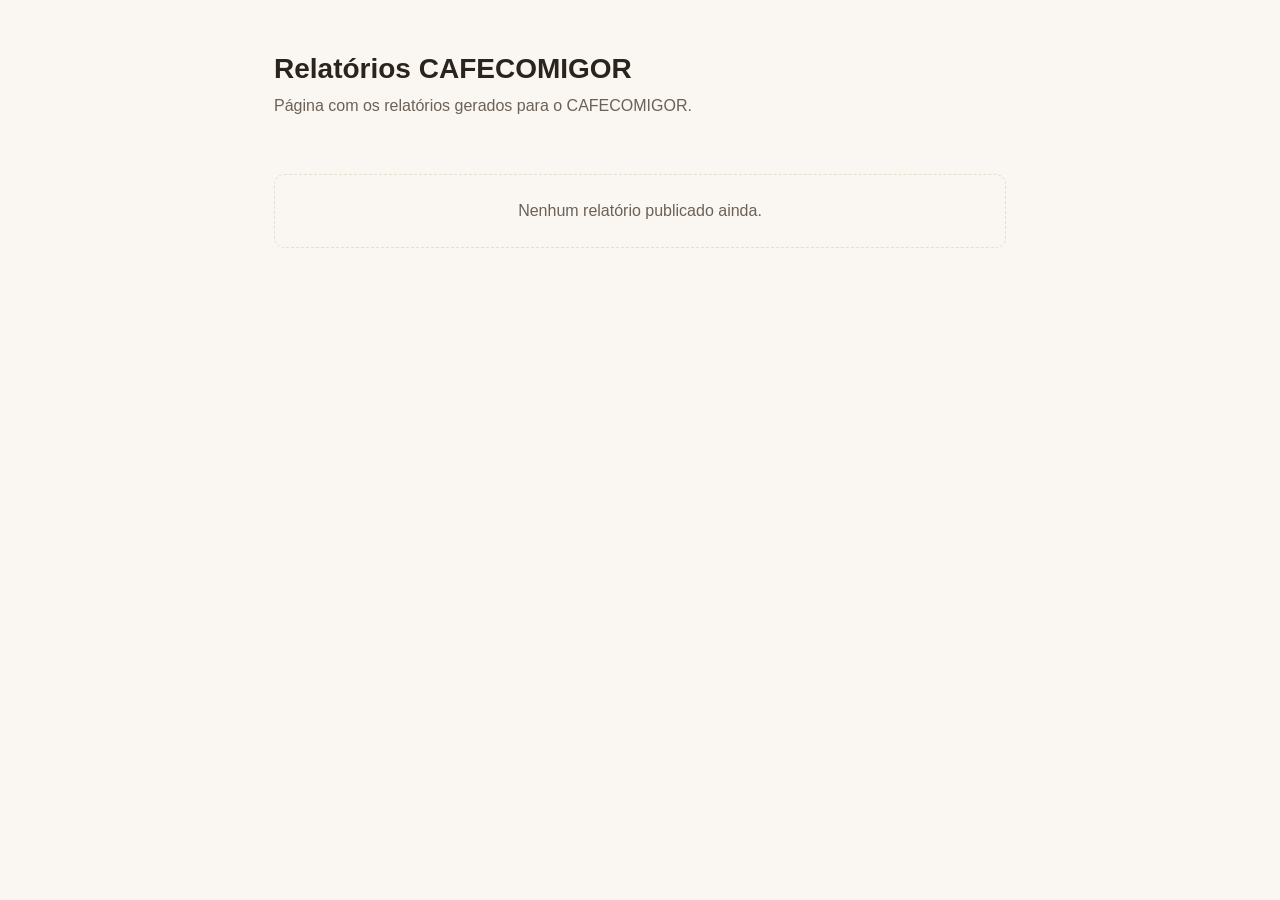
==== index.html @ 376ca200 "Estrutura inicial do site de relatórios" ====
<!doctype html>
<html lang="pt-br">
<head>
<meta charset="utf-8">
<meta name="viewport" content="width=device-width, initial-scale=1">
<title>Relatórios · CAFECOMIGOR</title>
<link rel="stylesheet" href="assets/style.css">
</head>
<body>
<div class="wrap">
  <header>
    <h1>Relatórios CAFECOMIGOR</h1>
    <p>Página com os relatórios gerados para o CAFECOMIGOR.</p>
  </header>

  <ul class="report-list" id="report-list">
    <!-- Cada novo relatório vira um <li><a> aqui -->
  </ul>

  <p class="empty" id="empty-state">Nenhum relatório publicado ainda.</p>
</div>
</body>
</html>
---- assets/style.css ----
:root {
  color-scheme: light dark;
  --bg: #faf7f2;
  --fg: #2b241c;
  --muted: #6b6157;
  --card-bg: #ffffff;
  --border: #e6ddce;
  --accent: #8a5a2b;
}

@media (prefers-color-scheme: dark) {
  :root {
    --bg: #1c1712;
    --fg: #f0e9df;
    --muted: #b3a596;
    --card-bg: #262019;
    --border: #3a3128;
    --accent: #d59a5c;
  }
}

* {
  box-sizing: border-box;
}

body {
  margin: 0;
  font-family: -apple-system, BlinkMacSystemFont, "Segoe UI", Roboto, sans-serif;
  background: var(--bg);
  color: var(--fg);
  line-height: 1.5;
}

.wrap {
  max-width: 780px;
  margin: 0 auto;
  padding: 48px 24px 80px;
}

header h1 {
  font-size: 1.75rem;
  margin: 0 0 4px;
}

header p {
  color: var(--muted);
  margin: 0 0 40px;
}

.report-list {
  list-style: none;
  padding: 0;
  margin: 0;
  display: flex;
  flex-direction: column;
  gap: 12px;
}

.report-list li a {
  display: block;
  padding: 16px 20px;
  background: var(--card-bg);
  border: 1px solid var(--border);
  border-radius: 10px;
  text-decoration: none;
  color: var(--fg);
  transition: border-color 0.15s ease;
}

.report-list li a:hover {
  border-color: var(--accent);
}

.report-list .date {
  display: block;
  font-size: 0.85rem;
  color: var(--muted);
  margin-top: 2px;
}

.empty {
  color: var(--muted);
  padding: 24px;
  border: 1px dashed var(--border);
  border-radius: 10px;
  text-align: center;
}

a {
  color: var(--accent);
}

.back {
  display: inline-block;
  margin-bottom: 24px;
  font-size: 0.9rem;
}

article h2 {
  margin-top: 32px;
}

table {
  width: 100%;
  border-collapse: collapse;
  margin: 16px 0;
}

th, td {
  text-align: left;
  padding: 8px 10px;
  border-bottom: 1px solid var(--border);
}

th {
  color: var(--muted);
  font-weight: 600;
}
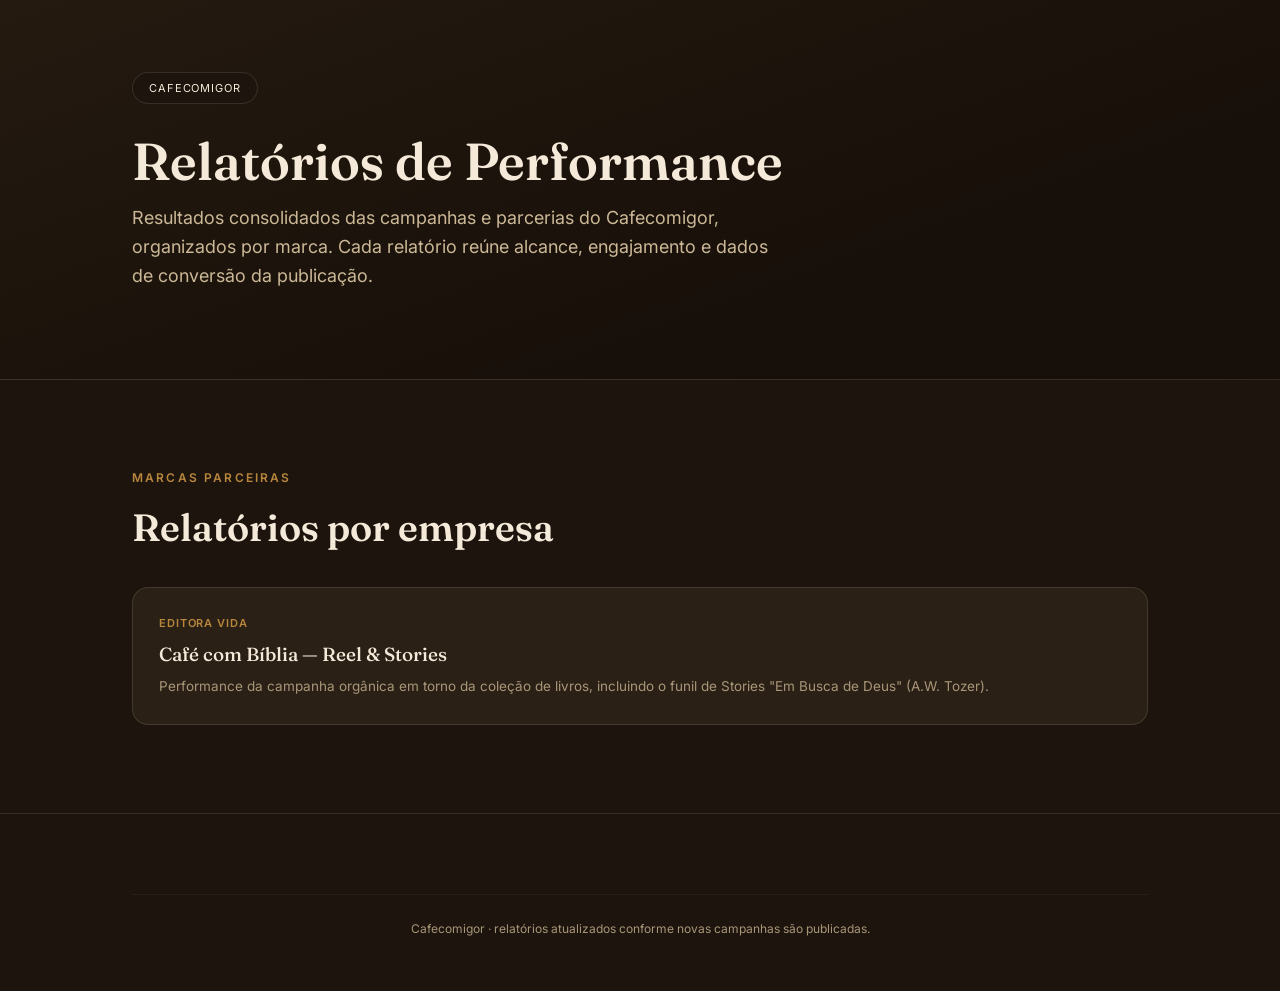
==== commit 60014573: "Novo visual old money e relatório Editora Vida" ====
--- a/index.html
+++ b/index.html
@@ -1,23 +1,47 @@
 <!doctype html>
-<html lang="pt-br">
+<html lang="pt-BR">
 <head>
-<meta charset="utf-8">
+<meta charset="UTF-8">
 <meta name="viewport" content="width=device-width, initial-scale=1">
-<title>Relatórios · CAFECOMIGOR</title>
-<link rel="stylesheet" href="assets/style.css">
+<title>Relatórios — Cafecomigor</title>
+<meta name="description" content="Relatórios de performance de campanhas do Cafecomigor, organizados por marca parceira.">
+<link rel="preconnect" href="https://fonts.googleapis.com">
+<link rel="preconnect" href="https://fonts.gstatic.com" crossorigin>
+<link href="https://fonts.googleapis.com/css2?family=Fraunces:opsz,wght@9..144,400;9..144,500;9..144,600;9..144,700&family=Inter:wght@400;500;600;700&display=swap" rel="stylesheet">
+<link rel="stylesheet" href="assets/theme.css">
 </head>
 <body>
-<div class="wrap">
-  <header>
-    <h1>Relatórios CAFECOMIGOR</h1>
-    <p>Página com os relatórios gerados para o CAFECOMIGOR.</p>
-  </header>
 
-  <ul class="report-list" id="report-list">
-    <!-- Cada novo relatório vira um <li><a> aqui -->
-  </ul>
+<header class="hero">
+  <div class="wrap">
+    <div class="eyebrow-row">
+      <span class="badge">Cafecomigor</span>
+    </div>
+    <h1>Relatórios de Performance</h1>
+    <p class="subtitle">Resultados consolidados das campanhas e parcerias do Cafecomigor, organizados por marca. Cada relatório reúne alcance, engajamento e dados de conversão da publicação.</p>
+  </div>
+</header>
 
-  <p class="empty" id="empty-state">Nenhum relatório publicado ainda.</p>
-</div>
+<section>
+  <div class="wrap">
+    <p class="kicker">Marcas parceiras</p>
+    <h2 class="title">Relatórios por empresa</h2>
+
+    <div class="report-grid" id="report-grid">
+      <a class="report-card" href="editora-vida/">
+        <div class="rc-company">Editora Vida</div>
+        <div class="rc-title">Café com Bíblia — Reel &amp; Stories</div>
+        <div class="rc-desc">Performance da campanha orgânica em torno da coleção de livros, incluindo o funil de Stories "Em Busca de Deus" (A.W. Tozer).</div>
+      </a>
+    </div>
+  </div>
+</section>
+
+<footer>
+  <div class="wrap">
+    <p class="fine">Cafecomigor · relatórios atualizados conforme novas campanhas são publicadas.</p>
+  </div>
+</footer>
+
 </body>
 </html>
--- a/assets/theme.css
+++ b/assets/theme.css
@@ -0,0 +1,229 @@
+:root{
+  --surface:      #1c140d;
+  --surface-alt:  #251b12;
+  --surface-card: #2a2016;
+  --ink:          #f5ead9;
+  --ink-2:        #cbb896;
+  --ink-muted:    #a89678;
+  --gold:         #b8863c;
+  --gold-soft:    rgba(184,134,60,0.16);
+  --rust:         #9c4530;
+  --green:        #6f8f5c;
+  --hairline:     rgba(245,234,217,0.12);
+  --hairline-2:   rgba(245,234,217,0.06);
+}
+*{box-sizing:border-box;}
+html{scroll-behavior:smooth;}
+body{
+  margin:0;
+  background:var(--surface);
+  color:var(--ink);
+  font-family:"Inter", -apple-system, sans-serif;
+  -webkit-font-smoothing:antialiased;
+}
+h1,h2,h3,.serif{font-family:"Fraunces", Georgia, serif;}
+.wrap{max-width:1080px; margin:0 auto; padding:0 32px;}
+section{padding:88px 0;}
+section.alt{background:var(--surface-alt); border-bottom:1px solid var(--hairline);}
+section:not(.alt){border-bottom:1px solid var(--hairline);}
+.kicker{
+  font-family:"Inter", sans-serif;
+  font-size:12px;
+  font-weight:600;
+  letter-spacing:0.18em;
+  text-transform:uppercase;
+  color:var(--gold);
+  margin:0 0 16px;
+}
+h2.title{
+  font-size:clamp(26px,4vw,38px);
+  font-weight:600;
+  margin:0 0 36px;
+  color:var(--ink);
+}
+p{color:var(--ink-2); line-height:1.7; font-size:16px;}
+a{color:inherit;}
+
+/* ---------- HERO ---------- */
+.hero{
+  position:relative;
+  background:linear-gradient(160deg, #241a10, #170f09 70%);
+  border-bottom:1px solid var(--hairline);
+  padding:72px 0 56px;
+}
+.hero .eyebrow-row{
+  display:flex; align-items:center; justify-content:space-between; flex-wrap:wrap; gap:16px;
+  margin-bottom:28px;
+}
+.badge{
+  font-size:11px;
+  letter-spacing:0.08em;
+  text-transform:uppercase;
+  color:var(--ink);
+  border:1px solid var(--hairline);
+  border-radius:999px;
+  padding:8px 16px;
+  background:#1c140d;
+  white-space:nowrap;
+}
+.back-link{
+  font-size:13px;
+  color:var(--ink-muted);
+  text-decoration:none;
+  border-bottom:1px solid transparent;
+}
+.back-link:hover{color:var(--gold); border-color:var(--gold);}
+.hero h1{
+  font-size:clamp(30px,5vw,52px);
+  font-weight:600;
+  margin:0 0 14px;
+  line-height:1.12;
+}
+.hero .subtitle{
+  font-size:clamp(15px,1.8vw,18px);
+  color:var(--ink-2);
+  max-width:640px;
+  margin:0 0 32px;
+  line-height:1.6;
+}
+.cta-row{display:flex; gap:14px; flex-wrap:wrap;}
+.btn{
+  display:inline-flex;
+  align-items:center;
+  gap:8px;
+  padding:14px 26px;
+  border-radius:999px;
+  text-decoration:none;
+  font-size:14px;
+  font-weight:600;
+  border:1px solid transparent;
+}
+.btn.primary{background:var(--gold); color:#1c140d;}
+.btn.primary:hover{background:#c99a52;}
+.btn.ghost{border-color:var(--hairline); color:var(--ink-2);}
+.btn.ghost:hover{border-color:var(--gold); color:var(--gold);}
+
+/* ---------- KPI ---------- */
+.kpi-row{display:grid; grid-template-columns:repeat(auto-fit,minmax(200px,1fr)); gap:18px; margin-bottom:16px;}
+.kpi{
+  background:var(--surface-card);
+  border:1px solid var(--hairline);
+  border-radius:16px;
+  padding:24px 22px;
+}
+.kpi .kpi-label{font-size:12px; letter-spacing:0.05em; text-transform:uppercase; color:var(--ink-muted); margin-bottom:10px;}
+.kpi .kpi-value{font-family:"Fraunces",serif; font-size:clamp(24px,3vw,32px); font-weight:600; color:var(--ink);}
+.kpi .kpi-note{font-size:12.5px; color:var(--ink-muted); margin-top:8px; line-height:1.5;}
+.kpi-highlight{border-color:var(--gold); background:linear-gradient(160deg, rgba(184,134,60,0.14), var(--surface-card));}
+.kpi-highlight .kpi-value{color:var(--gold);}
+
+/* ---------- BARRAS (retenção / origem) ---------- */
+.bar-list{display:flex; flex-direction:column; gap:14px;}
+.bar-row{display:grid; grid-template-columns:140px 1fr 74px; align-items:center; gap:14px;}
+@media (max-width:520px){.bar-row{grid-template-columns:96px 1fr 56px;}}
+.bar-row .b-label{font-size:13.5px; color:var(--ink-2); line-height:1.3;}
+.bar-row .b-track{display:block; height:12px; border-radius:5px; background:var(--hairline-2); position:relative; overflow:hidden;}
+.bar-row .b-fill{display:block; height:100%; border-radius:5px; background:var(--gold); width:0; transition:width 1.1s cubic-bezier(.16,.84,.44,1);}
+.bar-row .b-val{font-size:13.5px; color:var(--ink); text-align:right; font-variant-numeric:tabular-nums; font-weight:600;}
+.bar-row.peak .b-fill{background:linear-gradient(90deg, var(--gold), #d4a75c);}
+.bar-row.peak .b-label{color:var(--ink); font-weight:600;}
+
+/* ---------- CARDS ---------- */
+.cards-grid{display:grid; grid-template-columns:repeat(auto-fit,minmax(200px,1fr)); gap:18px;}
+.info-card{
+  background:var(--surface-card);
+  border:1px solid var(--hairline);
+  border-radius:14px;
+  padding:22px 20px;
+}
+.info-card .ic-name{font-family:"Fraunces",serif; font-size:16px; font-weight:500; color:var(--ink); margin-bottom:8px;}
+.info-card .ic-desc{font-size:13.5px; color:var(--ink-muted); line-height:1.55;}
+
+/* ---------- CALLOUT ---------- */
+.callout{
+  border:1px solid var(--hairline);
+  border-left:3px solid var(--gold);
+  border-radius:14px;
+  padding:28px 28px;
+  background:var(--surface-card);
+}
+.callout .co-title{
+  display:flex; align-items:center; gap:8px;
+  font-family:"Fraunces",serif; font-size:17px; font-weight:600; color:var(--gold); margin-bottom:12px;
+}
+.callout p{margin:0 0 14px; font-size:15px;}
+.callout p:last-child{margin-bottom:0;}
+.callout strong{color:var(--ink);}
+
+/* ---------- TABLE / FUNIL ---------- */
+.funnel-table{width:100%; border-collapse:collapse; border:1px solid var(--hairline); border-radius:14px; overflow:hidden;}
+.funnel-table th, .funnel-table td{padding:14px 18px; text-align:left; font-size:14px;}
+.funnel-table thead th{
+  background:var(--surface-card);
+  color:var(--ink-muted);
+  font-size:11px;
+  letter-spacing:0.06em;
+  text-transform:uppercase;
+  font-weight:600;
+  border-bottom:1px solid var(--hairline);
+}
+.funnel-table tbody tr{border-bottom:1px solid var(--hairline-2);}
+.funnel-table tbody tr:last-child{border-bottom:none;}
+.funnel-table tbody tr:nth-child(odd){background:rgba(245,234,217,0.02);}
+.funnel-table td.strong{font-family:"Fraunces",serif; font-weight:600; color:var(--ink);}
+.funnel-table td.gold{color:var(--gold); font-weight:600;}
+
+.two-col{display:grid; grid-template-columns:1fr 1fr; gap:40px;}
+@media (max-width:760px){.two-col{grid-template-columns:1fr;}}
+
+.stat-pair{display:flex; gap:16px; flex-wrap:wrap;}
+.stat-pill{
+  flex:1; min-width:150px;
+  background:var(--surface-card);
+  border:1px solid var(--hairline);
+  border-radius:14px;
+  padding:20px 20px;
+  text-align:center;
+}
+.stat-pill .sp-val{font-family:"Fraunces",serif; font-size:28px; font-weight:600; color:var(--gold);}
+.stat-pill .sp-label{font-size:12px; color:var(--ink-muted); margin-top:6px; line-height:1.5;}
+
+.section-sub{color:var(--ink-muted); font-size:14px; margin:-24px 0 36px;}
+
+/* ---------- FOOTER ---------- */
+footer{
+  padding:64px 0 40px;
+  text-align:center;
+}
+footer .fine{font-size:12px; color:var(--ink-muted); border-top:1px solid var(--hairline-2); padding-top:24px; margin-top:16px;}
+footer .btn-row{display:flex; gap:14px; justify-content:center; flex-wrap:wrap; margin-bottom:8px;}
+
+/* ---------- LISTA DE RELATÓRIOS (home) ---------- */
+.report-grid{display:grid; grid-template-columns:repeat(auto-fit,minmax(260px,1fr)); gap:20px;}
+.report-card{
+  display:block;
+  background:var(--surface-card);
+  border:1px solid var(--hairline);
+  border-radius:16px;
+  padding:28px 26px;
+  text-decoration:none;
+  transition:border-color .15s ease, transform .15s ease;
+}
+.report-card:hover{border-color:var(--gold); transform:translateY(-2px);}
+.report-card .rc-company{
+  font-size:11px; letter-spacing:0.08em; text-transform:uppercase; color:var(--gold); font-weight:600; margin-bottom:12px;
+}
+.report-card .rc-title{font-family:"Fraunces",serif; font-size:19px; font-weight:500; color:var(--ink); margin-bottom:8px; line-height:1.35;}
+.report-card .rc-desc{font-size:13.5px; color:var(--ink-muted); line-height:1.5;}
+.empty{
+  color:var(--ink-muted);
+  padding:24px;
+  border:1px dashed var(--hairline);
+  border-radius:14px;
+  text-align:center;
+}
+
+@media (max-width:640px){
+  section{padding:60px 0;}
+  .wrap{padding:0 20px;}
+}
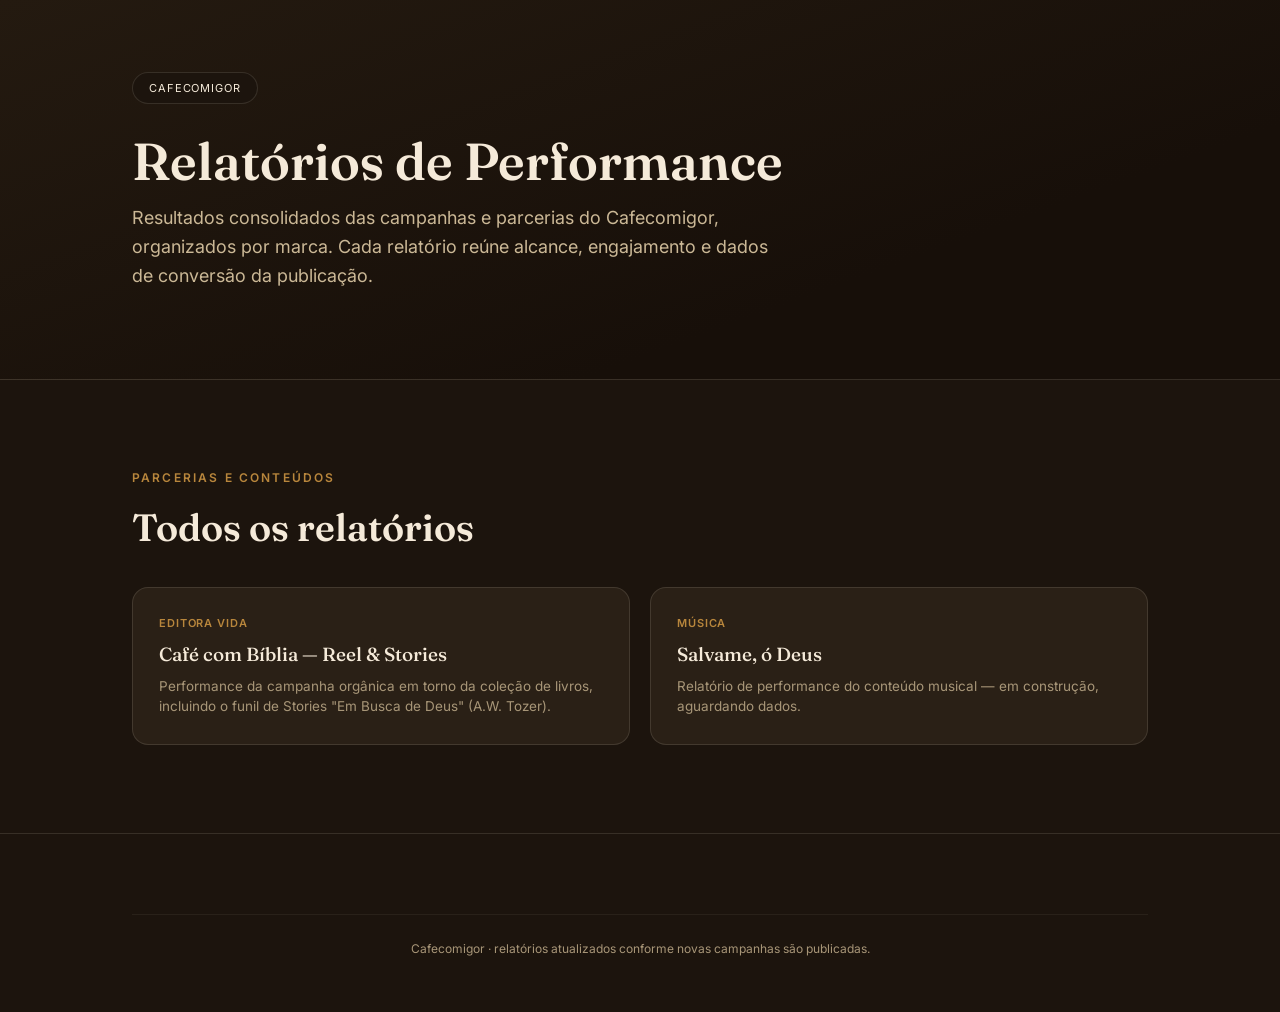
==== commit f689676a: "Cria diretório salvame-o-deus para novo relatório" ====
--- a/index.html
+++ b/index.html
@@ -24,14 +24,19 @@
 
 <section>
   <div class="wrap">
-    <p class="kicker">Marcas parceiras</p>
-    <h2 class="title">Relatórios por empresa</h2>
+    <p class="kicker">Parcerias e conteúdos</p>
+    <h2 class="title">Todos os relatórios</h2>
 
     <div class="report-grid" id="report-grid">
       <a class="report-card" href="editora-vida/">
         <div class="rc-company">Editora Vida</div>
         <div class="rc-title">Café com Bíblia — Reel &amp; Stories</div>
         <div class="rc-desc">Performance da campanha orgânica em torno da coleção de livros, incluindo o funil de Stories "Em Busca de Deus" (A.W. Tozer).</div>
+      </a>
+      <a class="report-card" href="salvame-o-deus/">
+        <div class="rc-company">Música</div>
+        <div class="rc-title">Salvame, ó Deus</div>
+        <div class="rc-desc">Relatório de performance do conteúdo musical — em construção, aguardando dados.</div>
       </a>
     </div>
   </div>
--- a/assets/theme.css
+++ b/assets/theme.css
@@ -103,6 +103,31 @@
 .btn.ghost{border-color:var(--hairline); color:var(--ink-2);}
 .btn.ghost:hover{border-color:var(--gold); color:var(--gold);}
 
+/* ---------- CAMPAIGN BANNER ---------- */
+.campaign-banner{
+  border-top:3px solid var(--gold);
+  background:linear-gradient(160deg, #241a10, var(--surface) 65%);
+  padding:64px 0 40px;
+}
+.campaign-banner .c-eyebrow{
+  display:flex; align-items:center; justify-content:space-between; flex-wrap:wrap; gap:16px;
+  margin-bottom:20px;
+}
+.campaign-title{
+  font-family:"Fraunces",serif;
+  font-size:clamp(24px,3.6vw,36px);
+  font-weight:600;
+  margin:0 0 12px;
+  color:var(--ink);
+}
+.campaign-subtitle{
+  font-size:15.5px;
+  color:var(--ink-2);
+  max-width:640px;
+  margin:0 0 24px;
+  line-height:1.65;
+}
+
 /* ---------- KPI ---------- */
 .kpi-row{display:grid; grid-template-columns:repeat(auto-fit,minmax(200px,1fr)); gap:18px; margin-bottom:16px;}
 .kpi{
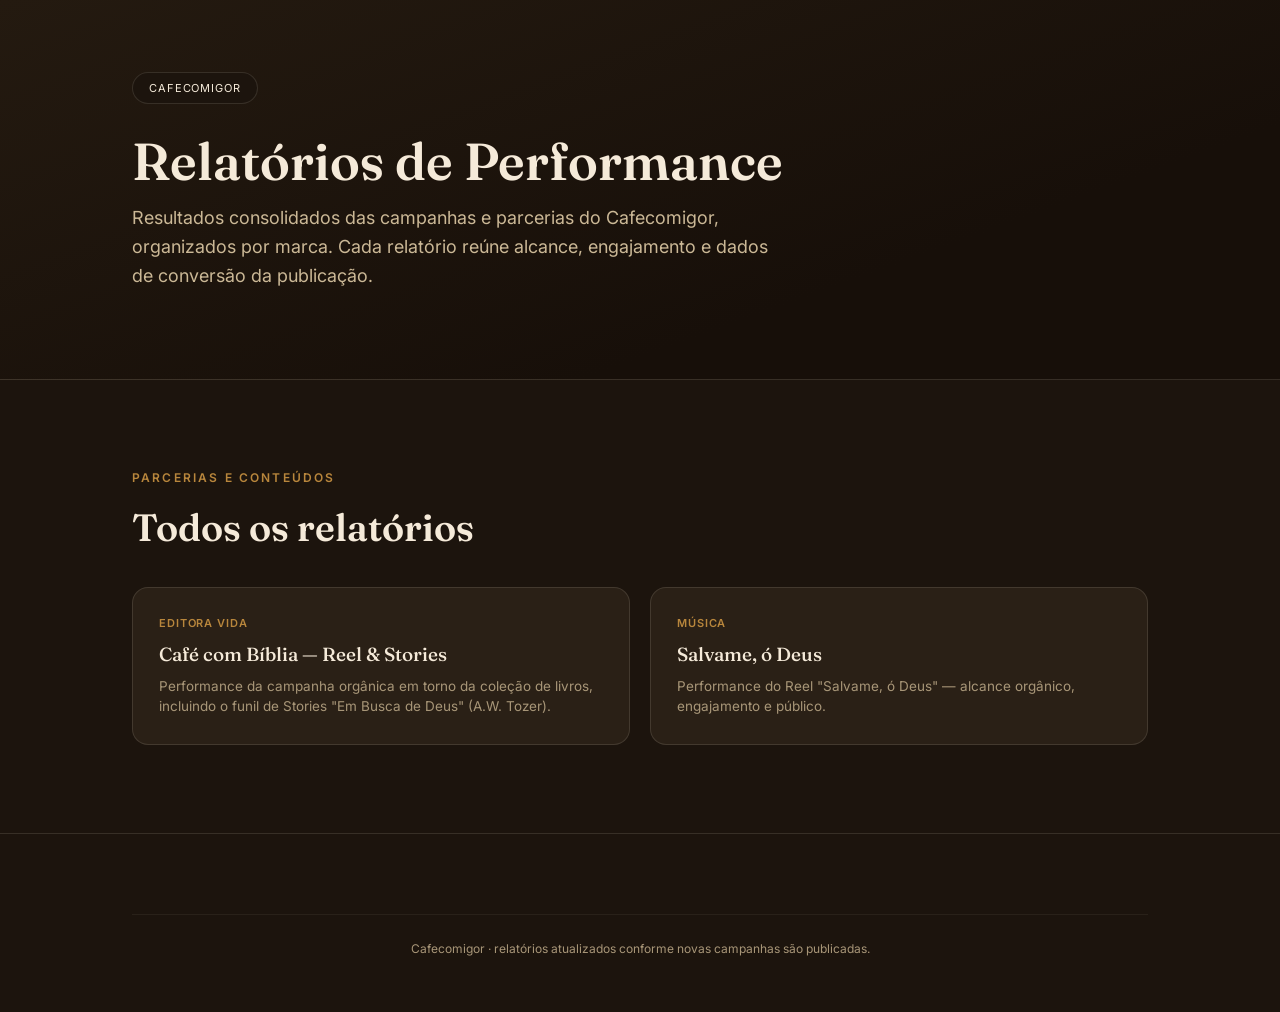
==== commit 5a4ccdac: "Publica relatório completo de Salvame, ó Deus" ====
--- a/index.html
+++ b/index.html
@@ -36,7 +36,7 @@
       <a class="report-card" href="salvame-o-deus/">
         <div class="rc-company">Música</div>
         <div class="rc-title">Salvame, ó Deus</div>
-        <div class="rc-desc">Relatório de performance do conteúdo musical — em construção, aguardando dados.</div>
+        <div class="rc-desc">Performance do Reel "Salvame, ó Deus" — alcance orgânico, engajamento e público.</div>
       </a>
     </div>
   </div>
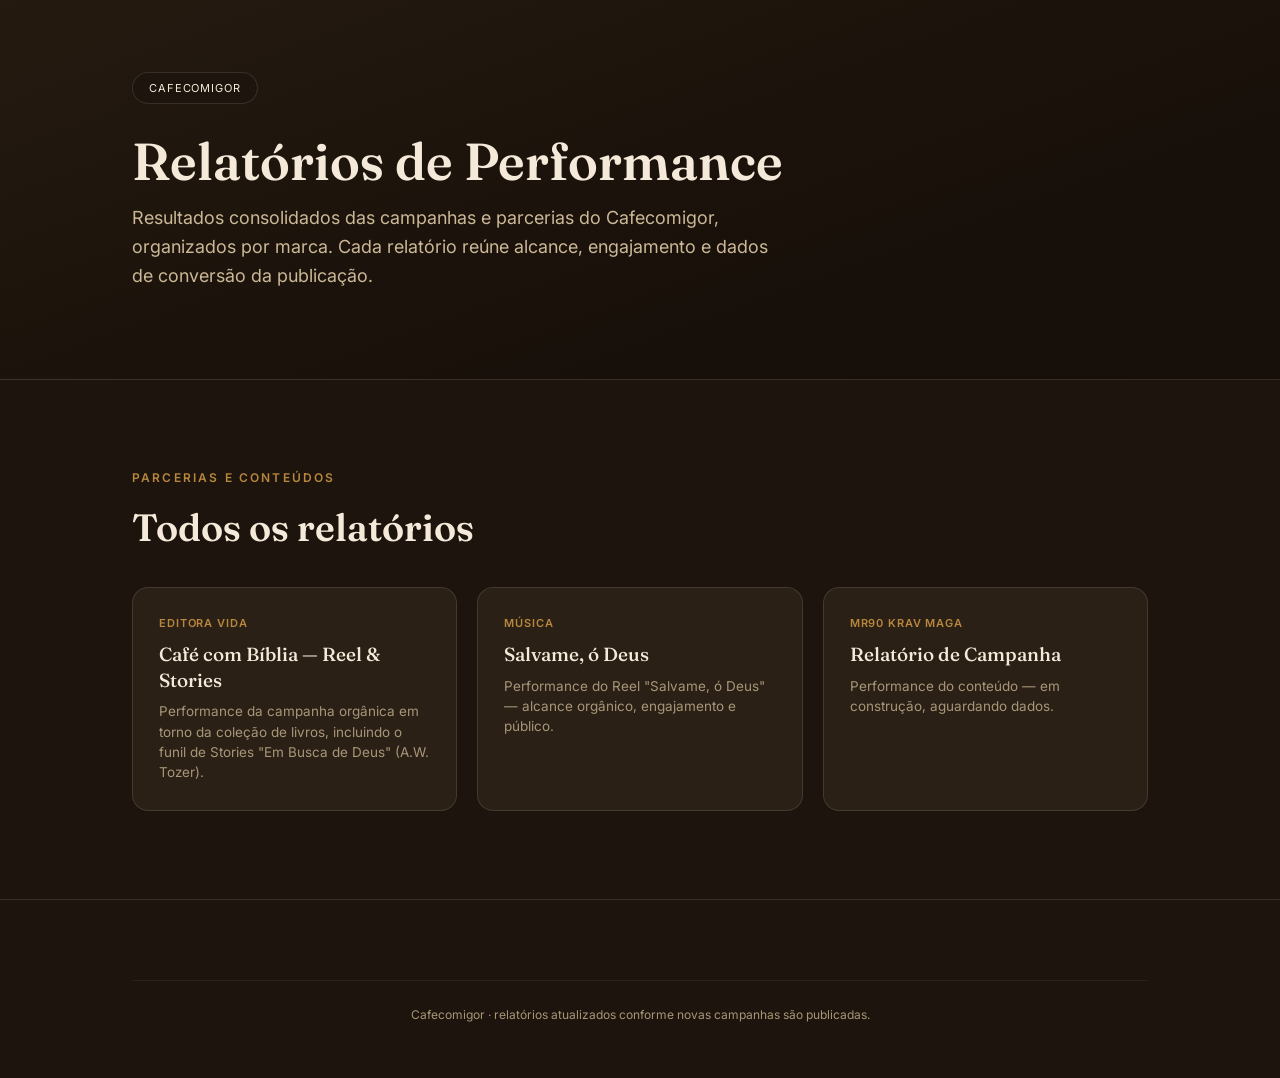
==== commit f45e32b9: "Cria diretório mr90-kravmaga para novo relatório" ====
--- a/index.html
+++ b/index.html
@@ -38,6 +38,11 @@
         <div class="rc-title">Salvame, ó Deus</div>
         <div class="rc-desc">Performance do Reel "Salvame, ó Deus" — alcance orgânico, engajamento e público.</div>
       </a>
+      <a class="report-card" href="mr90-kravmaga/">
+        <div class="rc-company">MR90 Krav Maga</div>
+        <div class="rc-title">Relatório de Campanha</div>
+        <div class="rc-desc">Performance do conteúdo — em construção, aguardando dados.</div>
+      </a>
     </div>
   </div>
 </section>
--- a/assets/theme.css
+++ b/assets/theme.css
@@ -223,6 +223,51 @@
 footer .fine{font-size:12px; color:var(--ink-muted); border-top:1px solid var(--hairline-2); padding-top:24px; margin-top:16px;}
 footer .btn-row{display:flex; gap:14px; justify-content:center; flex-wrap:wrap; margin-bottom:8px;}
 
+/* ---------- GATE (acesso restrito) ---------- */
+.gate-overlay{
+  position:fixed;
+  top:0; left:0; right:0; bottom:0;
+  width:100%; height:100%;
+  z-index:999;
+  background:var(--surface);
+  display:none;
+  align-items:center; justify-content:center;
+  text-align:center;
+  padding:24px;
+  box-sizing:border-box;
+  overflow-y:auto;
+}
+.gate-card{
+  max-width:360px; width:100%;
+  margin:0 auto;
+  background:var(--surface-card);
+  border:1px solid var(--hairline);
+  border-radius:18px;
+  padding:40px 32px;
+  text-align:center;
+  box-sizing:border-box;
+}
+.gate-card .kicker{justify-content:center; display:flex; margin:0 0 16px;}
+.gate-card h2{font-family:"Fraunces",serif; font-size:22px; margin:0 0 10px; color:var(--ink);}
+.gate-card p.gate-desc{font-size:14px; color:var(--ink-muted); margin:0 0 24px; line-height:1.6;}
+.gate-card input{
+  width:100%;
+  background:var(--surface);
+  border:1px solid var(--hairline);
+  border-radius:10px;
+  padding:14px 16px;
+  color:var(--ink);
+  font-size:16px;
+  text-align:center;
+  letter-spacing:0.15em;
+  margin-bottom:16px;
+  font-family:"Inter",sans-serif;
+  box-sizing:border-box;
+}
+.gate-card input:focus{outline:none; border-color:var(--gold);}
+.gate-card .gate-error{display:none; color:var(--rust); font-size:13px; margin:-8px 0 16px;}
+.gate-card button{width:100%; justify-content:center; cursor:pointer;}
+
 /* ---------- LISTA DE RELATÓRIOS (home) ---------- */
 .report-grid{display:grid; grid-template-columns:repeat(auto-fit,minmax(260px,1fr)); gap:20px;}
 .report-card{
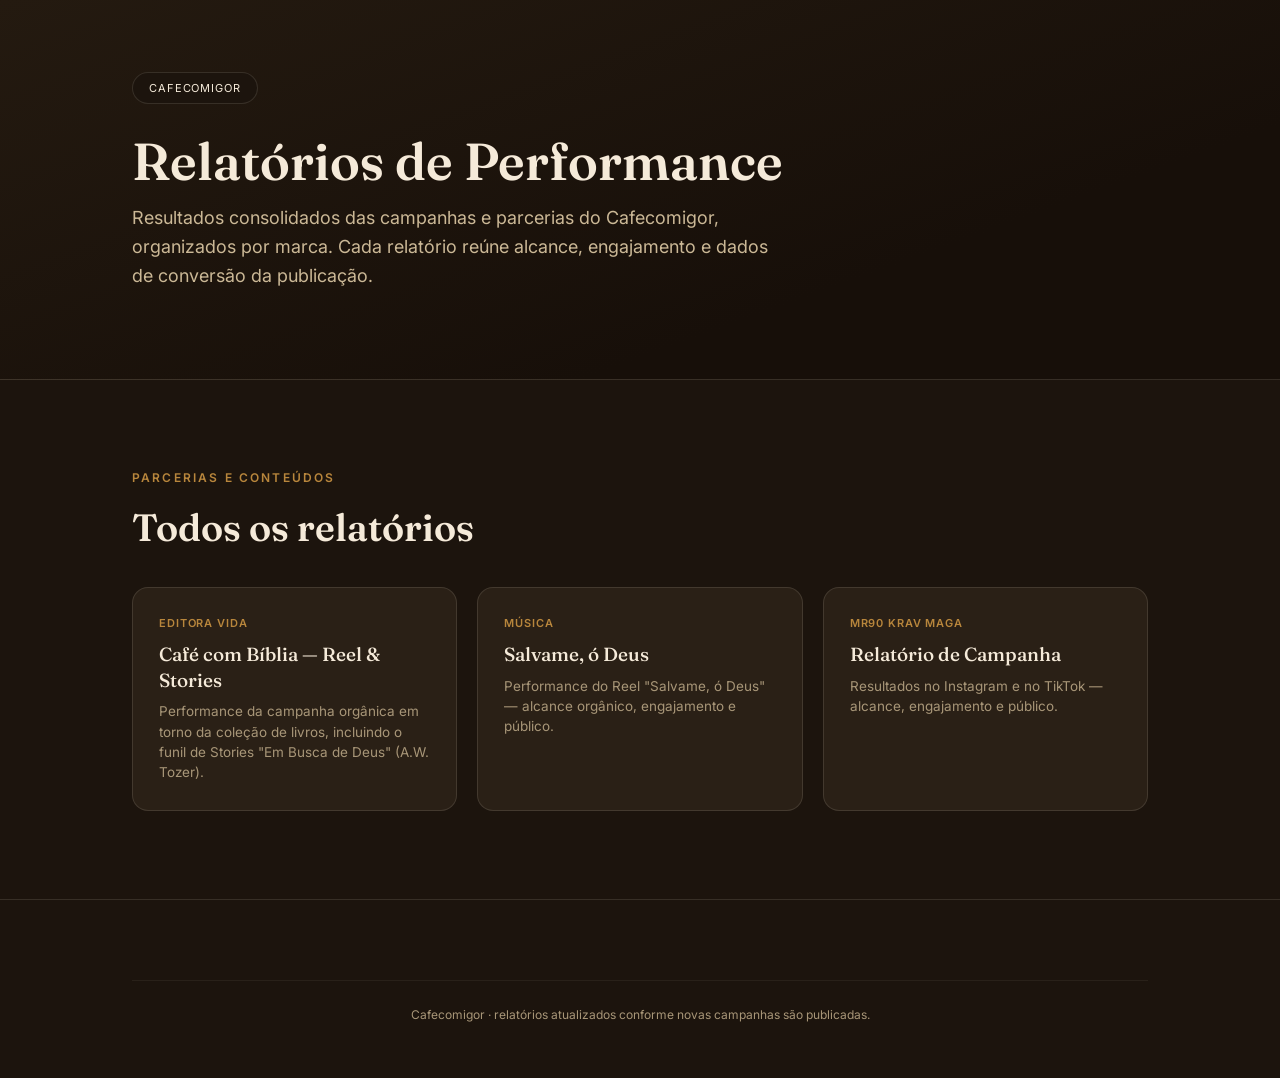
==== commit 31034820: "Publica relatório MR90 Krav Maga (Instagram + TikTok) Co-Authored-By: Claude Sonnet 5 <noreply@anthr" ====
--- a/index.html
+++ b/index.html
@@ -41,7 +41,7 @@
       <a class="report-card" href="mr90-kravmaga/">
         <div class="rc-company">MR90 Krav Maga</div>
         <div class="rc-title">Relatório de Campanha</div>
-        <div class="rc-desc">Performance do conteúdo — em construção, aguardando dados.</div>
+        <div class="rc-desc">Resultados no Instagram e no TikTok — alcance, engajamento e público.</div>
       </a>
     </div>
   </div>
